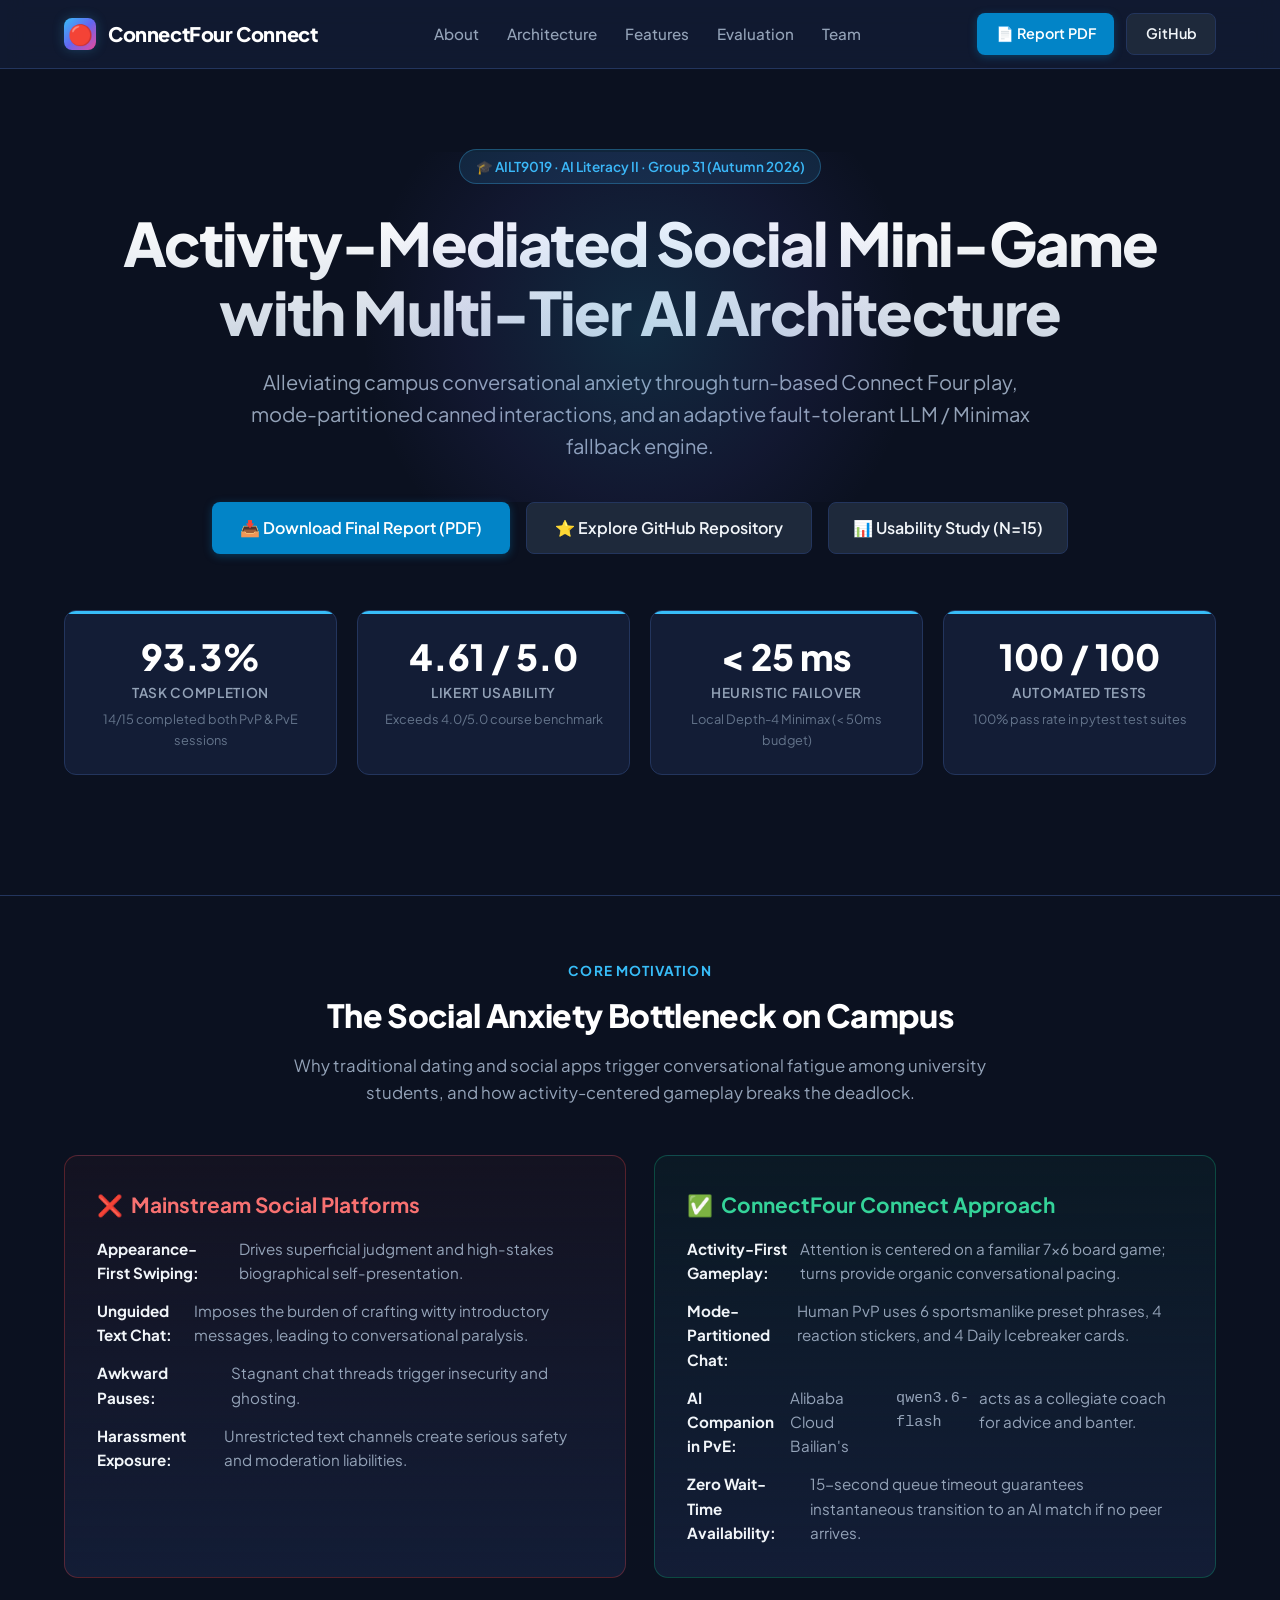
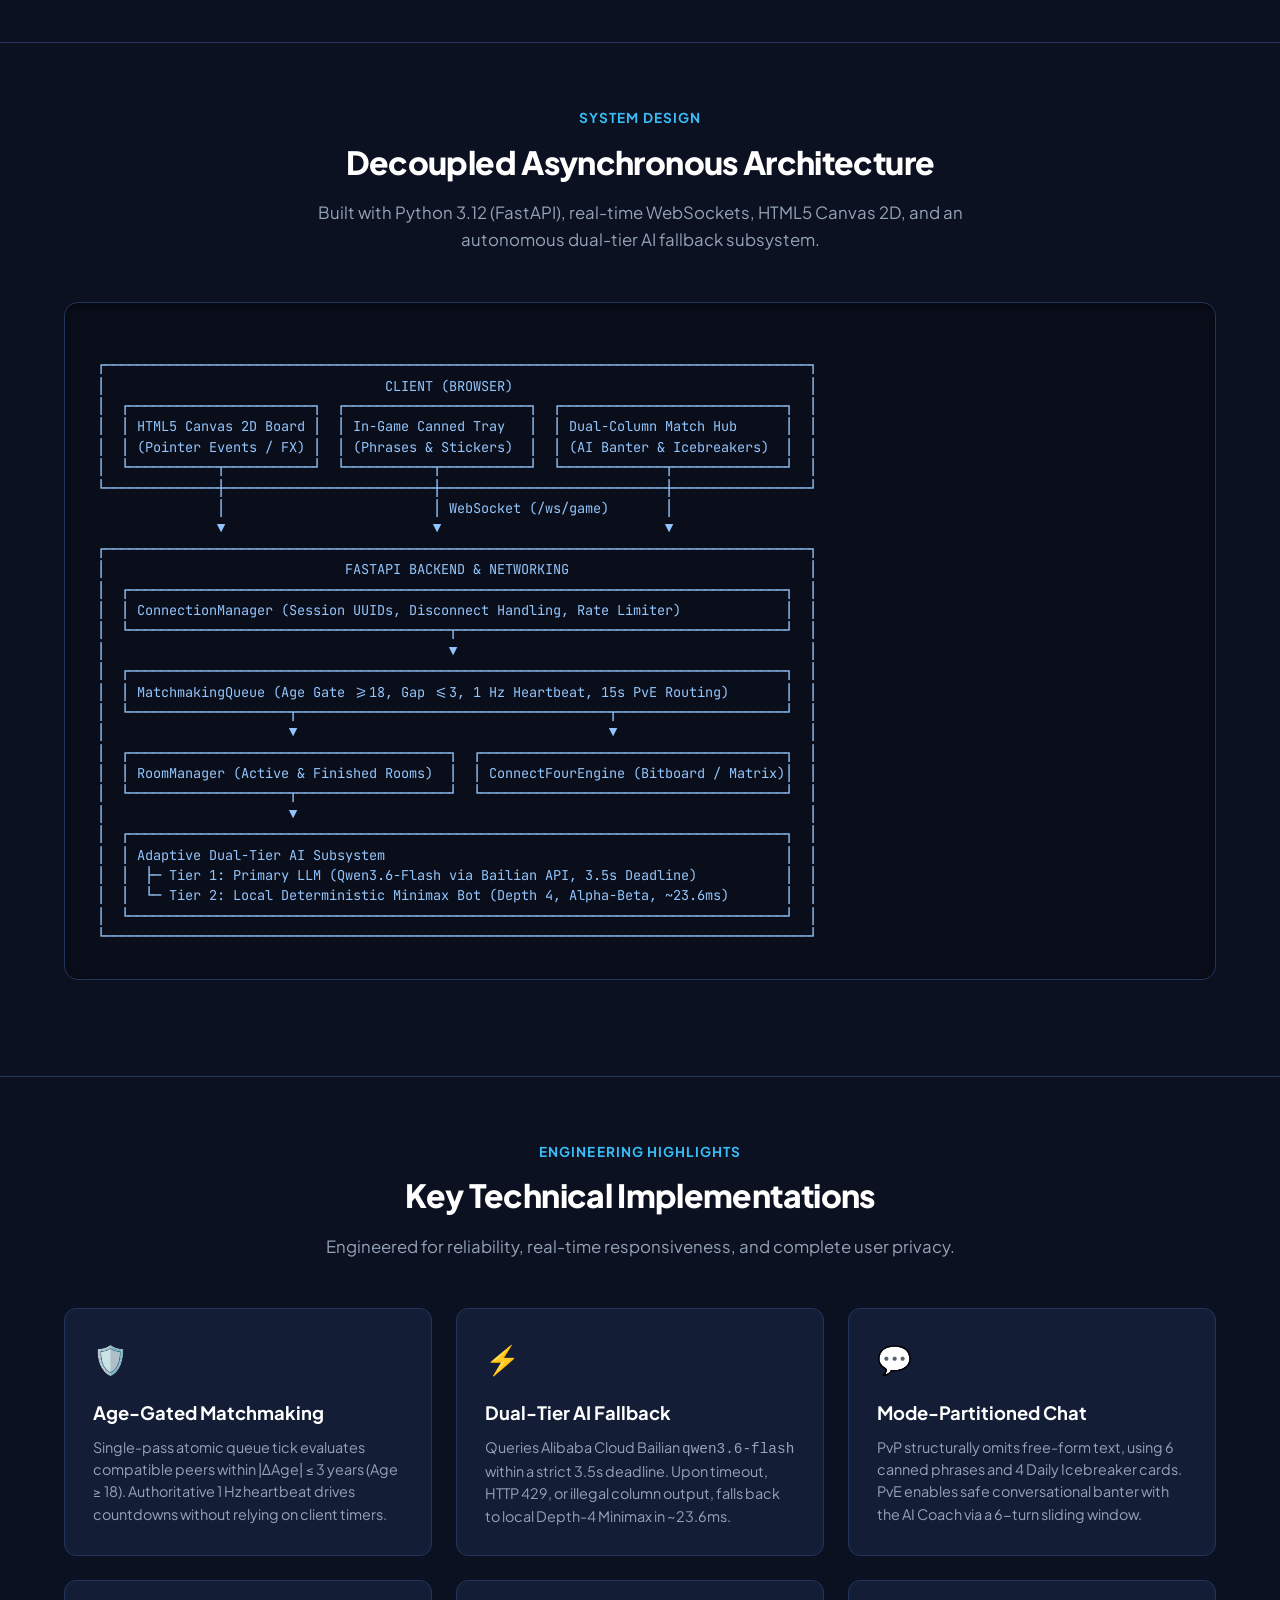
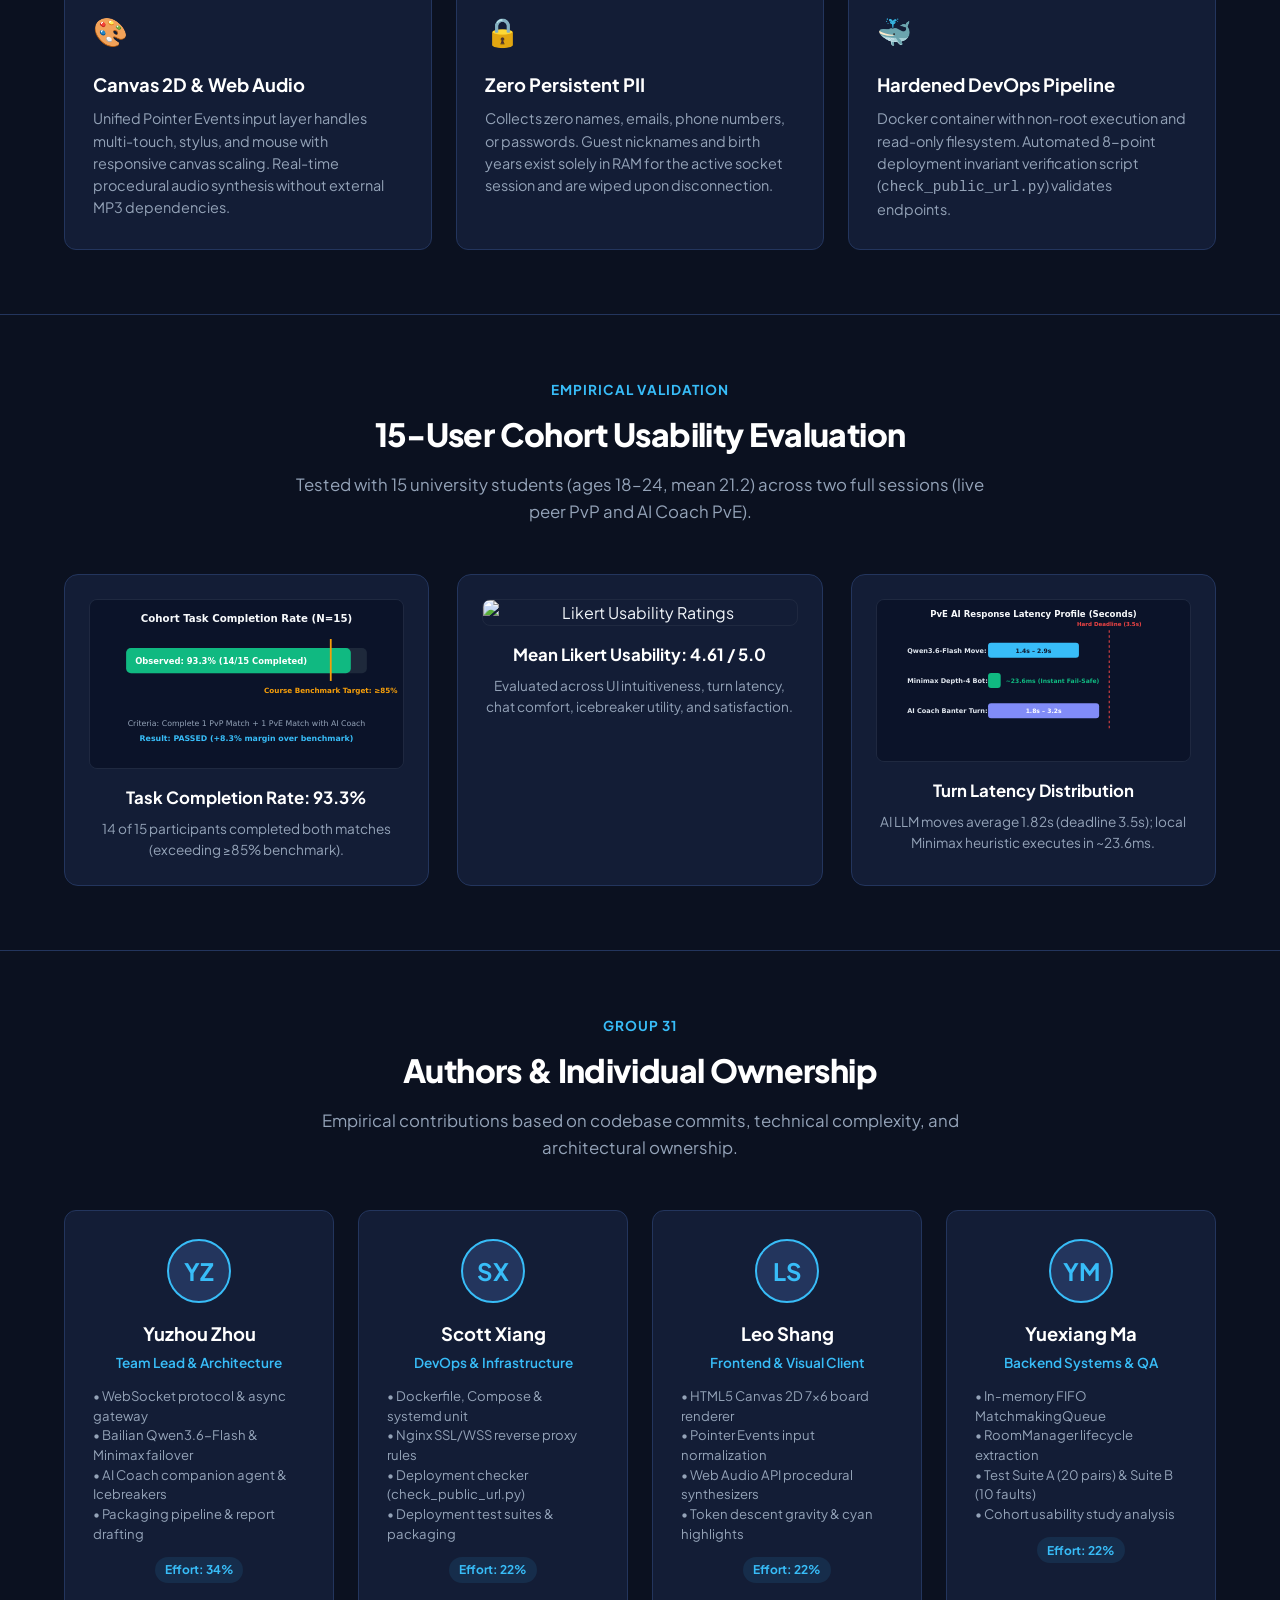
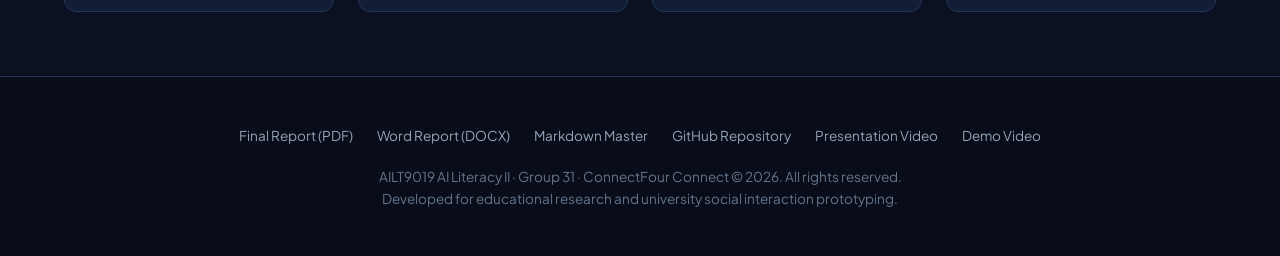
==== index.html @ 05203914 "feat: add project showcase webpage and GitHub Pages deployment workflow" ====
<!DOCTYPE html>
<html lang="en">
<head>
  <meta charset="UTF-8">
  <meta name="viewport" content="width=device-width, initial-scale=1.0">
  <title>ConnectFour Connect | Activity-Mediated Social Mini-Game with Multi-Tier AI Architecture</title>
  <meta name="description" content="AILT9019 AI Literacy II (Group 31) Course Project. Activity-mediated social interaction prototype featuring turn-based Connect Four, mode-partitioned canned communication, and adaptive dual-tier LLM/Minimax fallback agents.">
  <meta name="theme-color" content="#0F172A">
  <link rel="preconnect" href="https://fonts.googleapis.com">
  <link rel="preconnect" href="https://fonts.gstatic.com" crossorigin>
  <link href="https://fonts.googleapis.com/css2?family=Plus+Jakarta+Sans:wght@400;500;600;700;800&family=JetBrains+Mono:wght@400;500;600&display=swap" rel="stylesheet">
  
  <style>
    :root {
      --bg-dark: #0b1120;
      --bg-card: #131d36;
      --bg-card-hover: #1a284c;
      --bg-glass: rgba(19, 29, 54, 0.75);
      --border-color: #23355d;
      --text-main: #f1f5f9;
      --text-muted: #94a3b8;
      --text-dim: #64748b;
      --accent-primary: #38bdf8;
      --accent-gradient: linear-gradient(135deg, #38bdf8 0%, #6366f1 50%, #ec4899 100%);
      --accent-glow: rgba(56, 189, 248, 0.25);
      --badge-bg: rgba(56, 189, 248, 0.12);
      --badge-border: rgba(56, 189, 248, 0.3);
      --token-red: #ef4444;
      --token-yellow: #f59e0b;
      --success: #10b981;
    }

    *, *::before, *::after {
      box-sizing: border-box;
      margin: 0;
      padding: 0;
    }

    body {
      font-family: 'Plus Jakarta Sans', -apple-system, BlinkMacSystemFont, "Segoe UI", Roboto, sans-serif;
      background-color: var(--bg-dark);
      color: var(--text-main);
      line-height: 1.6;
      overflow-x: hidden;
      -webkit-font-smoothing: antialiased;
    }

    a {
      color: var(--accent-primary);
      text-decoration: none;
      transition: all 0.2s ease;
    }
    a:hover {
      text-decoration: underline;
    }

    .container {
      max-width: 1200px;
      margin: 0 auto;
      padding: 0 1.5rem;
    }

    /* Navbar */
    .navbar {
      position: sticky;
      top: 0;
      z-index: 100;
      background: var(--bg-glass);
      backdrop-filter: blur(12px);
      -webkit-backdrop-filter: blur(12px);
      border-bottom: 1px solid var(--border-color);
    }
    .nav-inner {
      display: flex;
      align-items: center;
      justify-content: space-between;
      height: 4.25rem;
    }
    .brand {
      display: flex;
      align-items: center;
      gap: 0.75rem;
      font-weight: 800;
      font-size: 1.25rem;
      letter-spacing: -0.02em;
      color: #ffffff;
      text-decoration: none;
    }
    .brand:hover { text-decoration: none; }
    .brand-icon {
      width: 2rem;
      height: 2rem;
      border-radius: 8px;
      background: var(--accent-gradient);
      display: flex;
      align-items: center;
      justify-content: center;
      box-shadow: 0 0 12px var(--accent-glow);
    }
    .nav-links {
      display: flex;
      align-items: center;
      gap: 1.75rem;
      list-style: none;
    }
    .nav-links a {
      color: var(--text-muted);
      font-weight: 500;
      font-size: 0.95rem;
    }
    .nav-links a:hover {
      color: var(--text-main);
      text-decoration: none;
    }
    .nav-cta {
      display: flex;
      gap: 0.75rem;
    }
    .btn {
      display: inline-flex;
      align-items: center;
      gap: 0.5rem;
      padding: 0.55rem 1.15rem;
      border-radius: 8px;
      font-weight: 600;
      font-size: 0.9rem;
      transition: all 0.2s cubic-bezier(0.4, 0, 0.2, 1);
      cursor: pointer;
      text-decoration: none;
    }
    .btn:hover { text-decoration: none; }
    .btn-primary {
      background: #0284c7;
      color: #ffffff;
      box-shadow: 0 2px 8px rgba(2, 132, 199, 0.35);
    }
    .btn-primary:hover {
      background: #0369a1;
      transform: translateY(-1px);
    }
    .btn-secondary {
      background: #1e293b;
      color: #f1f5f9;
      border: 1px solid var(--border-color);
    }
    .btn-secondary:hover {
      background: #27364f;
      border-color: #3b5078;
    }

    /* Hero Section */
    .hero {
      padding: 5rem 0 3.5rem;
      text-align: center;
      position: relative;
    }
    .hero::before {
      content: '';
      position: absolute;
      top: 10%;
      left: 50%;
      transform: translateX(-50%);
      width: 600px;
      height: 350px;
      background: radial-gradient(circle, rgba(56, 189, 248, 0.15) 0%, rgba(99, 102, 241, 0.08) 50%, transparent 80%);
      pointer-events: none;
      z-index: 0;
    }
    .hero-badge {
      display: inline-flex;
      align-items: center;
      gap: 0.5rem;
      padding: 0.35rem 0.95rem;
      border-radius: 9999px;
      background: var(--badge-bg);
      border: 1px solid var(--badge-border);
      color: var(--accent-primary);
      font-size: 0.85rem;
      font-weight: 600;
      margin-bottom: 1.5rem;
    }
    .hero-title {
      font-size: clamp(2.25rem, 5vw, 3.75rem);
      font-weight: 800;
      line-height: 1.15;
      letter-spacing: -0.03em;
      margin-bottom: 1.25rem;
      background: linear-gradient(180deg, #ffffff 0%, #cbd5e1 100%);
      -webkit-background-clip: text;
      -webkit-text-fill-color: transparent;
    }
    .hero-subtitle {
      font-size: clamp(1.05rem, 2vw, 1.25rem);
      color: var(--text-muted);
      max-width: 780px;
      margin: 0 auto 2.5rem;
      line-height: 1.6;
    }
    .hero-actions {
      display: flex;
      justify-content: center;
      gap: 1rem;
      flex-wrap: wrap;
      margin-bottom: 3.5rem;
    }

    /* Stats Banner */
    .stats-grid {
      display: grid;
      grid-template-columns: repeat(auto-fit, minmax(220px, 1fr));
      gap: 1.25rem;
      margin-bottom: 4rem;
    }
    .stat-card {
      background: var(--bg-card);
      border: 1px solid var(--border-color);
      border-radius: 12px;
      padding: 1.5rem;
      text-align: center;
      position: relative;
      overflow: hidden;
    }
    .stat-card::after {
      content: '';
      position: absolute;
      top: 0;
      left: 0;
      right: 0;
      height: 3px;
      background: var(--accent-primary);
    }
    .stat-value {
      font-size: 2.25rem;
      font-weight: 800;
      color: #ffffff;
      line-height: 1.2;
      margin-bottom: 0.25rem;
    }
    .stat-label {
      font-size: 0.85rem;
      color: var(--text-muted);
      text-transform: uppercase;
      letter-spacing: 0.05em;
      font-weight: 600;
    }
    .stat-desc {
      font-size: 0.8rem;
      color: var(--text-dim);
      margin-top: 0.35rem;
    }

    /* Sections General */
    .section {
      padding: 4rem 0;
      border-top: 1px solid var(--border-color);
    }
    .section-header {
      text-align: center;
      max-width: 720px;
      margin: 0 auto 3rem;
    }
    .section-tag {
      font-size: 0.85rem;
      font-weight: 700;
      color: var(--accent-primary);
      text-transform: uppercase;
      letter-spacing: 0.08em;
      margin-bottom: 0.5rem;
    }
    .section-title {
      font-size: 2rem;
      font-weight: 800;
      letter-spacing: -0.02em;
      color: #ffffff;
      margin-bottom: 0.75rem;
    }
    .section-desc {
      color: var(--text-muted);
      font-size: 1.05rem;
    }

    /* Comparison Grid */
    .comparison-grid {
      display: grid;
      grid-template-columns: repeat(auto-fit, minmax(320px, 1fr));
      gap: 1.75rem;
    }
    .comparison-card {
      background: var(--bg-card);
      border: 1px solid var(--border-color);
      border-radius: 14px;
      padding: 2rem;
    }
    .comparison-card.negative {
      border-color: rgba(239, 68, 68, 0.3);
      background: linear-gradient(180deg, rgba(239, 68, 68, 0.04) 0%, var(--bg-card) 100%);
    }
    .comparison-card.positive {
      border-color: rgba(16, 185, 129, 0.3);
      background: linear-gradient(180deg, rgba(16, 185, 129, 0.05) 0%, var(--bg-card) 100%);
    }
    .card-title {
      font-size: 1.3rem;
      font-weight: 700;
      margin-bottom: 1rem;
      display: flex;
      align-items: center;
      gap: 0.5rem;
    }
    .card-title.neg { color: #f87171; }
    .card-title.pos { color: #34d399; }
    .feature-list {
      list-style: none;
      display: flex;
      flex-direction: column;
      gap: 0.85rem;
    }
    .feature-list li {
      display: flex;
      align-items: flex-start;
      gap: 0.65rem;
      font-size: 0.95rem;
      color: var(--text-muted);
    }
    .feature-list li strong {
      color: var(--text-main);
    }

    /* Architecture Diagram */
    .arch-box {
      background: #090e1a;
      border: 1px solid var(--border-color);
      border-radius: 14px;
      padding: 2rem;
      font-family: 'JetBrains Mono', monospace;
      font-size: 0.85rem;
      line-height: 1.5;
      color: #93c5fd;
      overflow-x: auto;
      white-space: pre;
      margin-bottom: 2rem;
      box-shadow: inset 0 2px 8px rgba(0,0,0,0.5);
    }

    /* Features Grid */
    .features-grid {
      display: grid;
      grid-template-columns: repeat(auto-fit, minmax(280px, 1fr));
      gap: 1.5rem;
    }
    .feature-card {
      background: var(--bg-card);
      border: 1px solid var(--border-color);
      border-radius: 12px;
      padding: 1.75rem;
      transition: all 0.2s ease;
    }
    .feature-card:hover {
      background: var(--bg-card-hover);
      border-color: #38bdf8;
      transform: translateY(-2px);
    }
    .feature-icon {
      font-size: 1.75rem;
      margin-bottom: 1rem;
    }
    .feature-card h3 {
      font-size: 1.15rem;
      font-weight: 700;
      color: #ffffff;
      margin-bottom: 0.5rem;
    }
    .feature-card p {
      font-size: 0.9rem;
      color: var(--text-muted);
      line-height: 1.55;
    }

    /* Evaluation Figures */
    .figures-grid {
      display: grid;
      grid-template-columns: repeat(auto-fit, minmax(340px, 1fr));
      gap: 1.75rem;
      margin-top: 2rem;
    }
    .figure-card {
      background: var(--bg-card);
      border: 1px solid var(--border-color);
      border-radius: 14px;
      padding: 1.5rem;
      display: flex;
      flex-direction: column;
      align-items: center;
      text-align: center;
    }
    .figure-card img {
      width: 100%;
      height: auto;
      border-radius: 8px;
      margin-bottom: 1rem;
      border: 1px solid rgba(255,255,255,0.05);
    }
    .figure-title {
      font-size: 1.05rem;
      font-weight: 700;
      color: #ffffff;
      margin-bottom: 0.35rem;
    }
    .figure-desc {
      font-size: 0.85rem;
      color: var(--text-muted);
    }

    /* Team Grid */
    .team-grid {
      display: grid;
      grid-template-columns: repeat(auto-fit, minmax(240px, 1fr));
      gap: 1.5rem;
    }
    .team-card {
      background: var(--bg-card);
      border: 1px solid var(--border-color);
      border-radius: 12px;
      padding: 1.75rem;
      text-align: center;
    }
    .team-avatar {
      width: 4rem;
      height: 4rem;
      border-radius: 9999px;
      background: var(--border-color);
      margin: 0 auto 1rem;
      display: flex;
      align-items: center;
      justify-content: center;
      font-size: 1.5rem;
      font-weight: 700;
      color: var(--accent-primary);
      border: 2px solid var(--accent-primary);
    }
    .team-name {
      font-size: 1.15rem;
      font-weight: 700;
      color: #ffffff;
      margin-bottom: 0.25rem;
    }
    .team-role {
      font-size: 0.85rem;
      color: var(--accent-primary);
      font-weight: 600;
      margin-bottom: 0.75rem;
    }
    .team-work {
      font-size: 0.82rem;
      color: var(--text-muted);
      line-height: 1.5;
      text-align: left;
    }
    .team-share {
      margin-top: 0.85rem;
      display: inline-block;
      padding: 0.2rem 0.6rem;
      background: rgba(56, 189, 248, 0.1);
      border-radius: 9999px;
      font-size: 0.75rem;
      font-weight: 700;
      color: var(--accent-primary);
    }

    /* Footer */
    .footer {
      border-top: 1px solid var(--border-color);
      background: #080d19;
      padding: 3rem 0;
      text-align: center;
      color: var(--text-dim);
      font-size: 0.85rem;
    }
    .footer-links {
      display: flex;
      justify-content: center;
      gap: 1.5rem;
      margin-bottom: 1.25rem;
      flex-wrap: wrap;
    }
    .footer-links a {
      color: var(--text-muted);
    }
    .footer-links a:hover {
      color: var(--text-main);
    }

    @media (max-width: 768px) {
      .nav-links { display: none; }
      .hero { padding: 3.5rem 0 2rem; }
    }
  </style>
</head>
<body>

  <!-- Navigation -->
  <nav class="navbar">
    <div class="container nav-inner">
      <a href="#" class="brand">
        <div class="brand-icon">🔴</div>
        <span>ConnectFour Connect</span>
      </a>
      <ul class="nav-links">
        <li><a href="#about">About</a></li>
        <li><a href="#architecture">Architecture</a></li>
        <li><a href="#features">Features</a></li>
        <li><a href="#evaluation">Evaluation</a></li>
        <li><a href="#team">Team</a></li>
      </ul>
      <div class="nav-cta">
        <a href="report.pdf" class="btn btn-primary" target="_blank">
          📄 Report PDF
        </a>
        <a href="https://github.com/CelVision/AILT9019_G31" class="btn btn-secondary" target="_blank">
          GitHub
        </a>
      </div>
    </div>
  </nav>

  <!-- Hero Section -->
  <header class="hero">
    <div class="container">
      <div class="hero-badge">
        🎓 AILT9019 · AI Literacy II · Group 31 (Autumn 2026)
      </div>
      <h1 class="hero-title">
        Activity-Mediated Social Mini-Game<br>with Multi-Tier AI Architecture
      </h1>
      <p class="hero-subtitle">
        Alleviating campus conversational anxiety through turn-based Connect Four play, mode-partitioned canned interactions, and an adaptive fault-tolerant LLM / Minimax fallback engine.
      </p>
      <div class="hero-actions">
        <a href="report.pdf" class="btn btn-primary" target="_blank" style="padding: 0.75rem 1.75rem; font-size: 1rem;">
          📥 Download Final Report (PDF)
        </a>
        <a href="https://github.com/CelVision/AILT9019_G31" class="btn btn-secondary" target="_blank" style="padding: 0.75rem 1.75rem; font-size: 1rem;">
          ⭐ Explore GitHub Repository
        </a>
        <a href="#evaluation" class="btn btn-secondary" style="padding: 0.75rem 1.5rem; font-size: 1rem;">
          📊 Usability Study (N=15)
        </a>
      </div>

      <!-- Quick Metrics Bar -->
      <div class="stats-grid">
        <div class="stat-card">
          <div class="stat-value">93.3%</div>
          <div class="stat-label">Task Completion</div>
          <div class="stat-desc">14/15 completed both PvP & PvE sessions</div>
        </div>
        <div class="stat-card">
          <div class="stat-value">4.61 / 5.0</div>
          <div class="stat-label">Likert Usability</div>
          <div class="stat-desc">Exceeds 4.0/5.0 course benchmark</div>
        </div>
        <div class="stat-card">
          <div class="stat-value">&lt; 25 ms</div>
          <div class="stat-label">Heuristic Failover</div>
          <div class="stat-desc">Local Depth-4 Minimax (< 50ms budget)</div>
        </div>
        <div class="stat-card">
          <div class="stat-value">100 / 100</div>
          <div class="stat-label">Automated Tests</div>
          <div class="stat-desc">100% pass rate in pytest test suites</div>
        </div>
      </div>
    </div>
  </header>

  <!-- Problem & Activity-Mediated Socializing -->
  <section class="section" id="about">
    <div class="container">
      <div class="section-header">
        <div class="section-tag">Core Motivation</div>
        <h2 class="section-title">The Social Anxiety Bottleneck on Campus</h2>
        <p class="section-desc">
          Why traditional dating and social apps trigger conversational fatigue among university students, and how activity-centered gameplay breaks the deadlock.
        </p>
      </div>

      <div class="comparison-grid">
        <div class="comparison-card negative">
          <div class="card-title neg">
            <span>❌</span> Mainstream Social Platforms
          </div>
          <ul class="feature-list">
            <li><strong>Appearance-First Swiping:</strong> Drives superficial judgment and high-stakes biographical self-presentation.</li>
            <li><strong>Unguided Text Chat:</strong> Imposes the burden of crafting witty introductory messages, leading to conversational paralysis.</li>
            <li><strong>Awkward Pauses:</strong> Stagnant chat threads trigger insecurity and ghosting.</li>
            <li><strong>Harassment Exposure:</strong> Unrestricted text channels create serious safety and moderation liabilities.</li>
          </ul>
        </div>

        <div class="comparison-card positive">
          <div class="card-title pos">
            <span>✅</span> ConnectFour Connect Approach
          </div>
          <ul class="feature-list">
            <li><strong>Activity-First Gameplay:</strong> Attention is centered on a familiar 7×6 board game; turns provide organic conversational pacing.</li>
            <li><strong>Mode-Partitioned Chat:</strong> Human PvP uses 6 sportsmanlike preset phrases, 4 reaction stickers, and 4 Daily Icebreaker cards.</li>
            <li><strong>AI Companion in PvE:</strong> Alibaba Cloud Bailian's <code>qwen3.6-flash</code> acts as a collegiate coach for advice and banter.</li>
            <li><strong>Zero Wait-Time Availability:</strong> 15-second queue timeout guarantees instantaneous transition to an AI match if no peer arrives.</li>
          </ul>
        </div>
      </div>
    </div>
  </section>

  <!-- System Architecture -->
  <section class="section" id="architecture">
    <div class="container">
      <div class="section-header">
        <div class="section-tag">System Design</div>
        <h2 class="section-title">Decoupled Asynchronous Architecture</h2>
        <p class="section-desc">
          Built with Python 3.12 (FastAPI), real-time WebSockets, HTML5 Canvas 2D, and an autonomous dual-tier AI fallback subsystem.
        </p>
      </div>

      <div class="arch-box">
┌────────────────────────────────────────────────────────────────────────────────────────┐
│                                   CLIENT (BROWSER)                                     │
│  ┌───────────────────────┐  ┌───────────────────────┐  ┌────────────────────────────┐  │
│  │ HTML5 Canvas 2D Board │  │ In-Game Canned Tray   │  │ Dual-Column Match Hub      │  │
│  │ (Pointer Events / FX) │  │ (Phrases & Stickers)  │  │ (AI Banter & Icebreakers)  │  │
│  └───────────┬───────────┘  └───────────┬───────────┘  └─────────────┬──────────────┘  │
└──────────────┼──────────────────────────┼────────────────────────────┼─────────────────┘
               │                          │ WebSocket (/ws/game)       │
               ▼                          ▼                            ▼
┌────────────────────────────────────────────────────────────────────────────────────────┐
│                              FASTAPI BACKEND & NETWORKING                              │
│  ┌──────────────────────────────────────────────────────────────────────────────────┐  │
│  │ ConnectionManager (Session UUIDs, Disconnect Handling, Rate Limiter)             │  │
│  └────────────────────────────────────────┬─────────────────────────────────────────┘  │
│                                           ▼                                            │
│  ┌──────────────────────────────────────────────────────────────────────────────────┐  │
│  │ MatchmakingQueue (Age Gate >=18, Gap <=3, 1 Hz Heartbeat, 15s PvE Routing)       │  │
│  └────────────────────┬───────────────────────────────────────┬─────────────────────┘  │
│                       ▼                                       ▼                        │
│  ┌────────────────────────────────────────┐  ┌──────────────────────────────────────┐  │
│  │ RoomManager (Active & Finished Rooms)  │  │ ConnectFourEngine (Bitboard / Matrix)│  │
│  └────────────────────┬───────────────────┘  └──────────────────────────────────────┘  │
│                       ▼                                                                │
│  ┌──────────────────────────────────────────────────────────────────────────────────┐  │
│  │ Adaptive Dual-Tier AI Subsystem                                                  │  │
│  │  ├─ Tier 1: Primary LLM (Qwen3.6-Flash via Bailian API, 3.5s Deadline)           │  │
│  │  └─ Tier 2: Local Deterministic Minimax Bot (Depth 4, Alpha-Beta, ~23.6ms)       │  │
│  └──────────────────────────────────────────────────────────────────────────────────┘  │
└────────────────────────────────────────────────────────────────────────────────────────┘</div>
    </div>
  </section>

  <!-- Key Features -->
  <section class="section" id="features">
    <div class="container">
      <div class="section-header">
        <div class="section-tag">Engineering Highlights</div>
        <h2 class="section-title">Key Technical Implementations</h2>
        <p class="section-desc">
          Engineered for reliability, real-time responsiveness, and complete user privacy.
        </p>
      </div>

      <div class="features-grid">
        <div class="feature-card">
          <div class="feature-icon">🛡️</div>
          <h3>Age-Gated Matchmaking</h3>
          <p>Single-pass atomic queue tick evaluates compatible peers within |ΔAge| ≤ 3 years (Age ≥ 18). Authoritative 1 Hz heartbeat drives countdowns without relying on client timers.</p>
        </div>

        <div class="feature-card">
          <div class="feature-icon">⚡</div>
          <h3>Dual-Tier AI Fallback</h3>
          <p>Queries Alibaba Cloud Bailian <code>qwen3.6-flash</code> within a strict 3.5s deadline. Upon timeout, HTTP 429, or illegal column output, falls back to local Depth-4 Minimax in ~23.6ms.</p>
        </div>

        <div class="feature-card">
          <div class="feature-icon">💬</div>
          <h3>Mode-Partitioned Chat</h3>
          <p>PvP structurally omits free-form text, using 6 canned phrases and 4 Daily Icebreaker cards. PvE enables safe conversational banter with the AI Coach via a 6-turn sliding window.</p>
        </div>

        <div class="feature-card">
          <div class="feature-icon">🎨</div>
          <h3>Canvas 2D & Web Audio</h3>
          <p>Unified Pointer Events input layer handles multi-touch, stylus, and mouse with responsive canvas scaling. Real-time procedural audio synthesis without external MP3 dependencies.</p>
        </div>

        <div class="feature-card">
          <div class="feature-icon">🔒</div>
          <h3>Zero Persistent PII</h3>
          <p>Collects zero names, emails, phone numbers, or passwords. Guest nicknames and birth years exist solely in RAM for the active socket session and are wiped upon disconnection.</p>
        </div>

        <div class="feature-card">
          <div class="feature-icon">🐳</div>
          <h3>Hardened DevOps Pipeline</h3>
          <p>Docker container with non-root execution and read-only filesystem. Automated 8-point deployment invariant verification script (<code>check_public_url.py</code>) validates endpoints.</p>
        </div>
      </div>
    </div>
  </section>

  <!-- Evaluation & Usability Study -->
  <section class="section" id="evaluation">
    <div class="container">
      <div class="section-header">
        <div class="section-tag">Empirical Validation</div>
        <h2 class="section-title">15-User Cohort Usability Evaluation</h2>
        <p class="section-desc">
          Tested with 15 university students (ages 18–24, mean 21.2) across two full sessions (live peer PvP and AI Coach PvE).
        </p>
      </div>

      <div class="figures-grid">
        <div class="figure-card">
          <img src="figures/task_completion.svg" alt="Task Completion Rate">
          <div class="figure-title">Task Completion Rate: 93.3%</div>
          <div class="figure-desc">14 of 15 participants completed both matches (exceeding ≥85% benchmark).</div>
        </div>

        <div class="figure-card">
          <img src="figures/likert_ratings.svg" alt="Likert Usability Ratings">
          <div class="figure-title">Mean Likert Usability: 4.61 / 5.0</div>
          <div class="figure-desc">Evaluated across UI intuitiveness, turn latency, chat comfort, icebreaker utility, and satisfaction.</div>
        </div>

        <div class="figure-card">
          <img src="figures/turn_latency_distribution.svg" alt="Turn Latency Distribution">
          <div class="figure-title">Turn Latency Distribution</div>
          <div class="figure-desc">AI LLM moves average 1.82s (deadline 3.5s); local Minimax heuristic executes in ~23.6ms.</div>
        </div>
      </div>
    </div>
  </section>

  <!-- Team & Contributors -->
  <section class="section" id="team">
    <div class="container">
      <div class="section-header">
        <div class="section-tag">Group 31</div>
        <h2 class="section-title">Authors & Individual Ownership</h2>
        <p class="section-desc">
          Empirical contributions based on codebase commits, technical complexity, and architectural ownership.
        </p>
      </div>

      <div class="team-grid">
        <div class="team-card">
          <div class="team-avatar">YZ</div>
          <div class="team-name">Yuzhou Zhou</div>
          <div class="team-role">Team Lead & Architecture</div>
          <div class="team-work">
            • WebSocket protocol & async gateway<br>
            • Bailian Qwen3.6-Flash & Minimax failover<br>
            • AI Coach companion agent & Icebreakers<br>
            • Packaging pipeline & report drafting
          </div>
          <span class="team-share">Effort: 34%</span>
        </div>

        <div class="team-card">
          <div class="team-avatar">SX</div>
          <div class="team-name">Scott Xiang</div>
          <div class="team-role">DevOps & Infrastructure</div>
          <div class="team-work">
            • Dockerfile, Compose & systemd unit<br>
            • Nginx SSL/WSS reverse proxy rules<br>
            • Deployment checker (check_public_url.py)<br>
            • Deployment test suites & packaging
          </div>
          <span class="team-share">Effort: 22%</span>
        </div>

        <div class="team-card">
          <div class="team-avatar">LS</div>
          <div class="team-name">Leo Shang</div>
          <div class="team-role">Frontend & Visual Client</div>
          <div class="team-work">
            • HTML5 Canvas 2D 7×6 board renderer<br>
            • Pointer Events input normalization<br>
            • Web Audio API procedural synthesizers<br>
            • Token descent gravity & cyan highlights
          </div>
          <span class="team-share">Effort: 22%</span>
        </div>

        <div class="team-card">
          <div class="team-avatar">YM</div>
          <div class="team-name">Yuexiang Ma</div>
          <div class="team-role">Backend Systems & QA</div>
          <div class="team-work">
            • In-memory FIFO MatchmakingQueue<br>
            • RoomManager lifecycle extraction<br>
            • Test Suite A (20 pairs) & Suite B (10 faults)<br>
            • Cohort usability study analysis
          </div>
          <span class="team-share">Effort: 22%</span>
        </div>
      </div>
    </div>
  </section>

  <!-- Footer -->
  <footer class="footer">
    <div class="container">
      <div class="footer-links">
        <a href="report.pdf" target="_blank">Final Report (PDF)</a>
        <a href="AILT9019_Final_Report_G31.docx" target="_blank">Word Report (DOCX)</a>
        <a href="FINAL_PROJECT_REPORT.md" target="_blank">Markdown Master</a>
        <a href="https://github.com/CelVision/AILT9019_G31" target="_blank">GitHub Repository</a>
        <a href="https://youtu.be/AILT9019_G31_pres" target="_blank">Presentation Video</a>
        <a href="https://youtu.be/AILT9019_G31_demo" target="_blank">Demo Video</a>
      </div>
      <p>
        AILT9019 AI Literacy II · Group 31 · ConnectFour Connect © 2026. All rights reserved.<br>
        Developed for educational research and university social interaction prototyping.
      </p>
    </div>
  </footer>

</body>
</html>
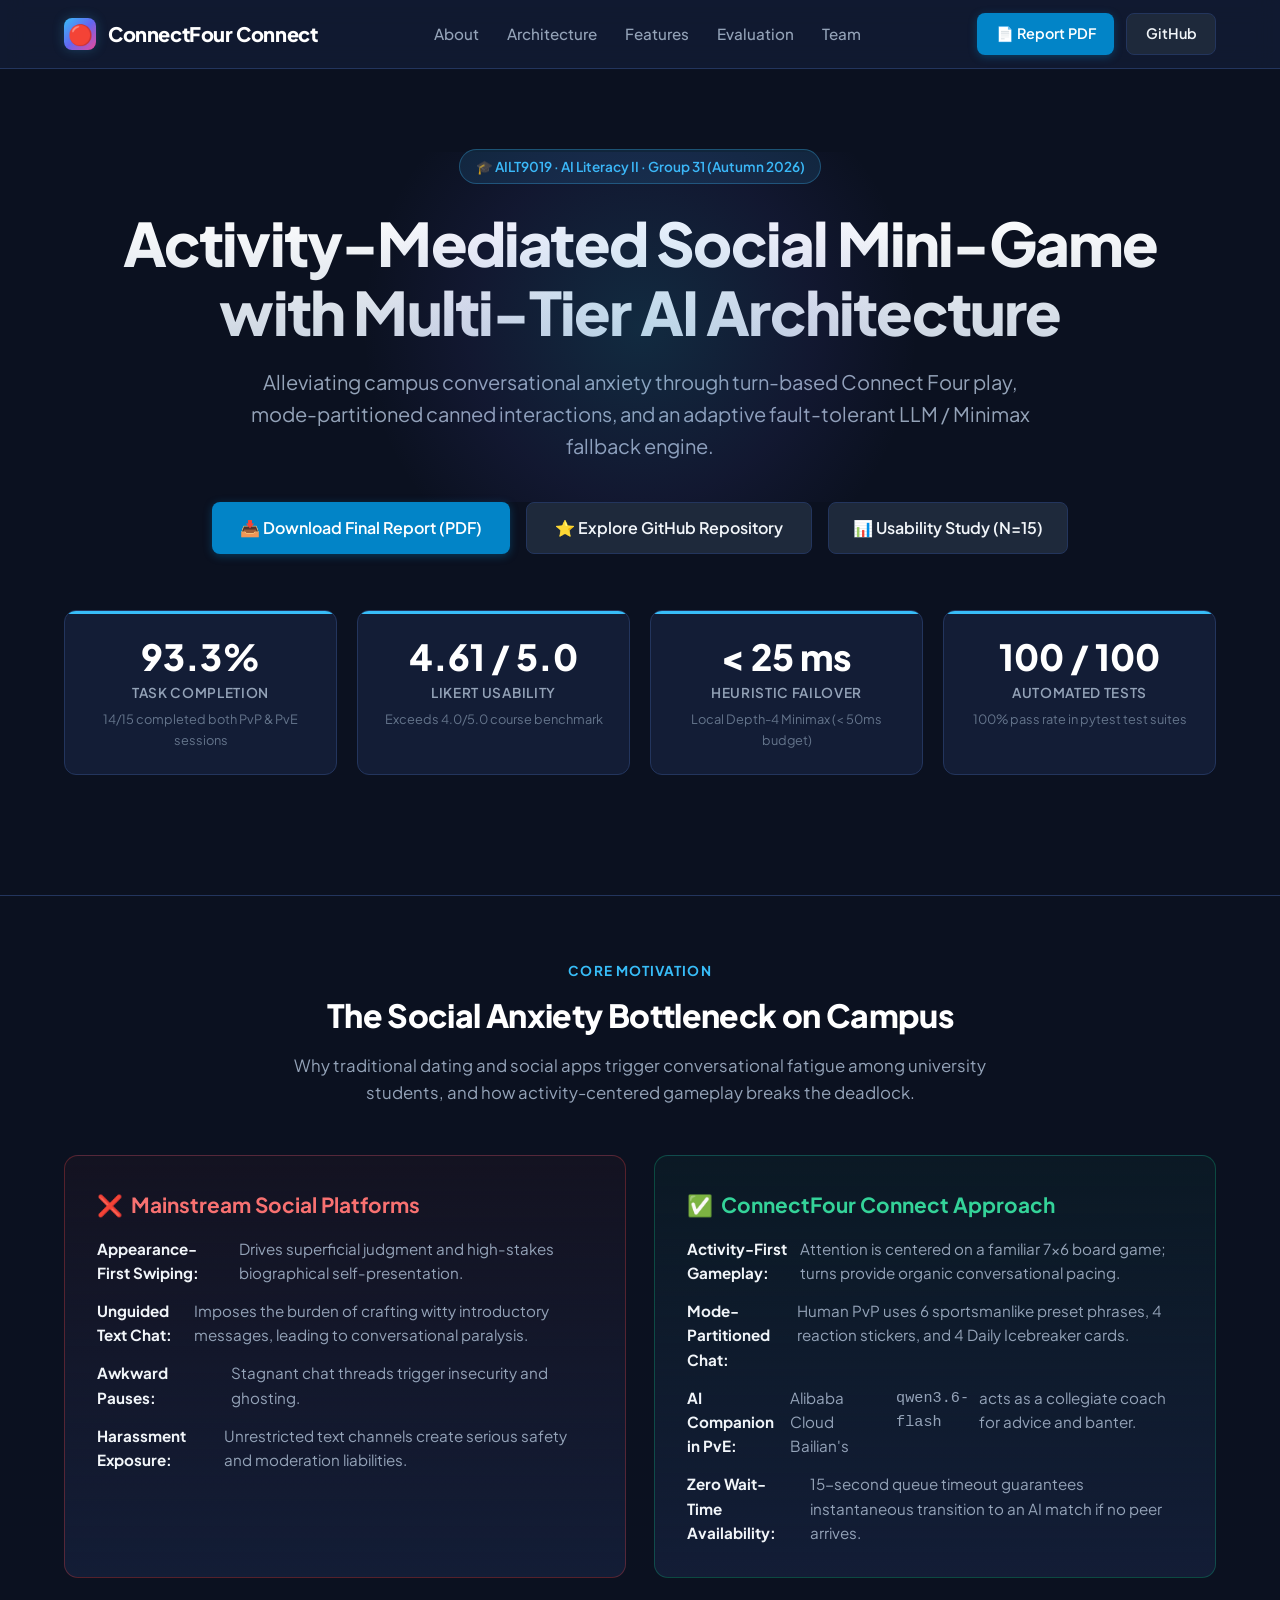
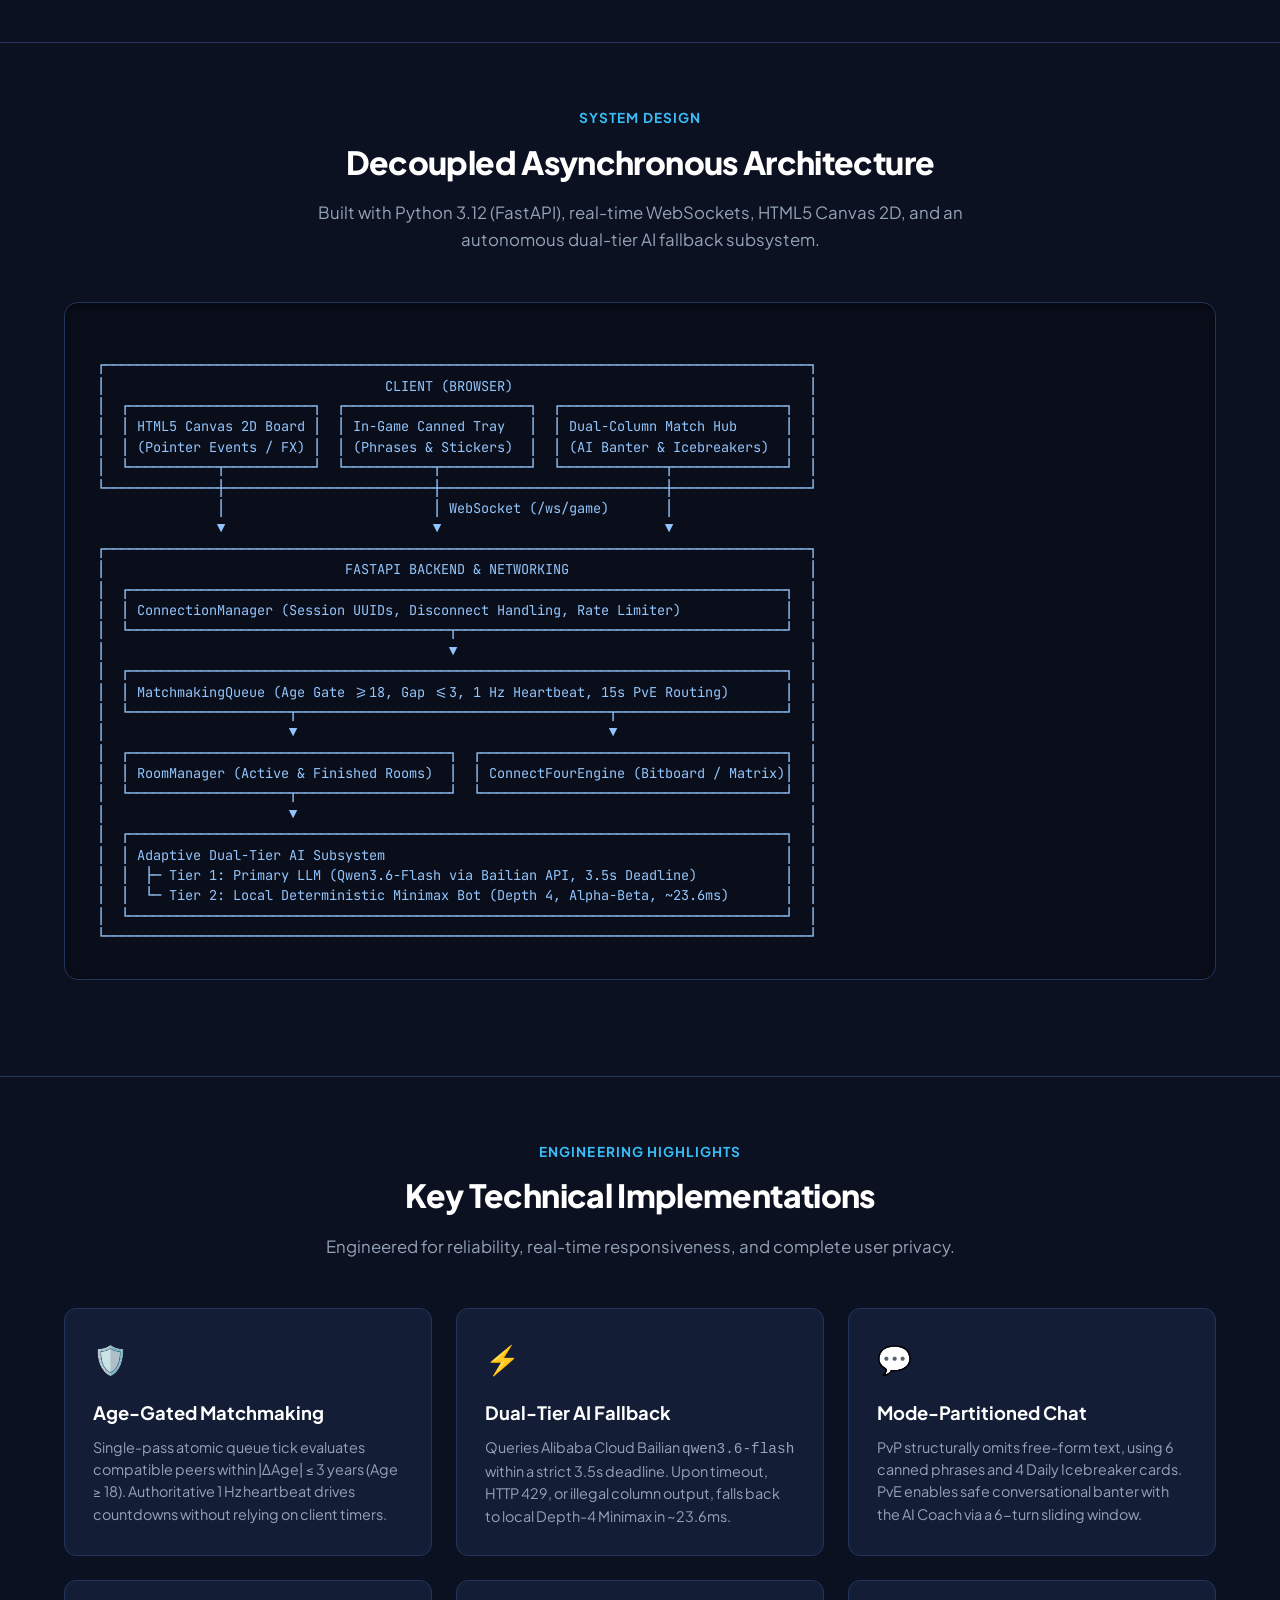
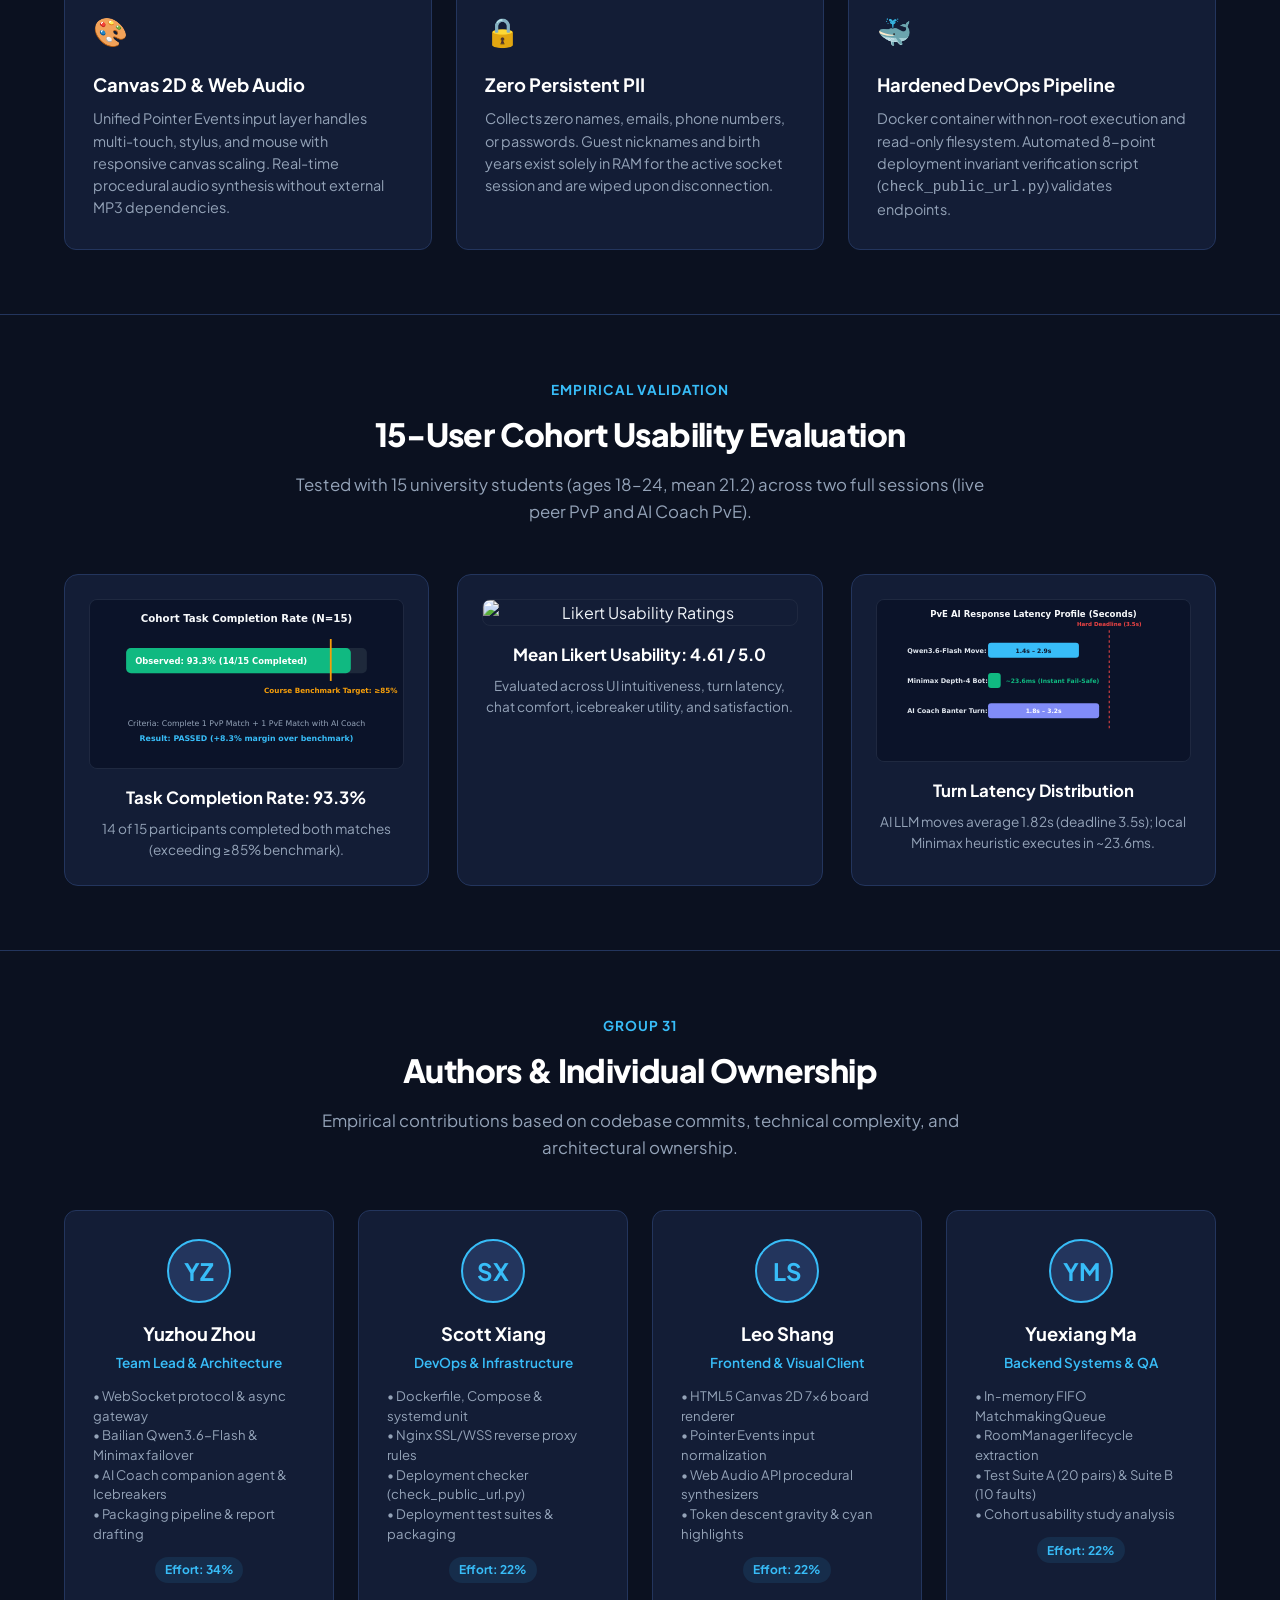
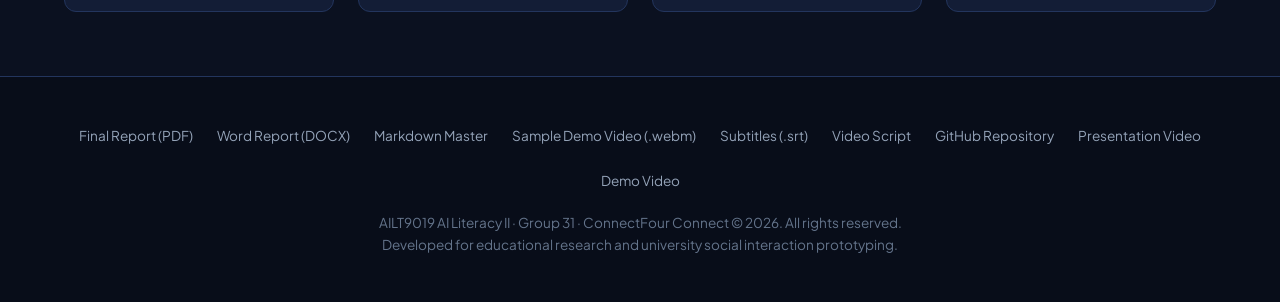
==== commit e7fbd170: "docs: add 3-minute demo video script, subtitles, automated recording tool, and sample video" ====
--- a/index.html
+++ b/index.html
@@ -814,6 +814,9 @@
         <a href="report.pdf" target="_blank">Final Report (PDF)</a>
         <a href="AILT9019_Final_Report_G31.docx" target="_blank">Word Report (DOCX)</a>
         <a href="FINAL_PROJECT_REPORT.md" target="_blank">Markdown Master</a>
+        <a href="ConnectFour_Connect_Demo_Sample.webm" target="_blank">Sample Demo Video (.webm)</a>
+        <a href="subtitles.srt" target="_blank">Subtitles (.srt)</a>
+        <a href="DEMO_VIDEO_SCRIPT.md" target="_blank">Video Script</a>
         <a href="https://github.com/CelVision/AILT9019_G31" target="_blank">GitHub Repository</a>
         <a href="https://youtu.be/AILT9019_G31_pres" target="_blank">Presentation Video</a>
         <a href="https://youtu.be/AILT9019_G31_demo" target="_blank">Demo Video</a>
